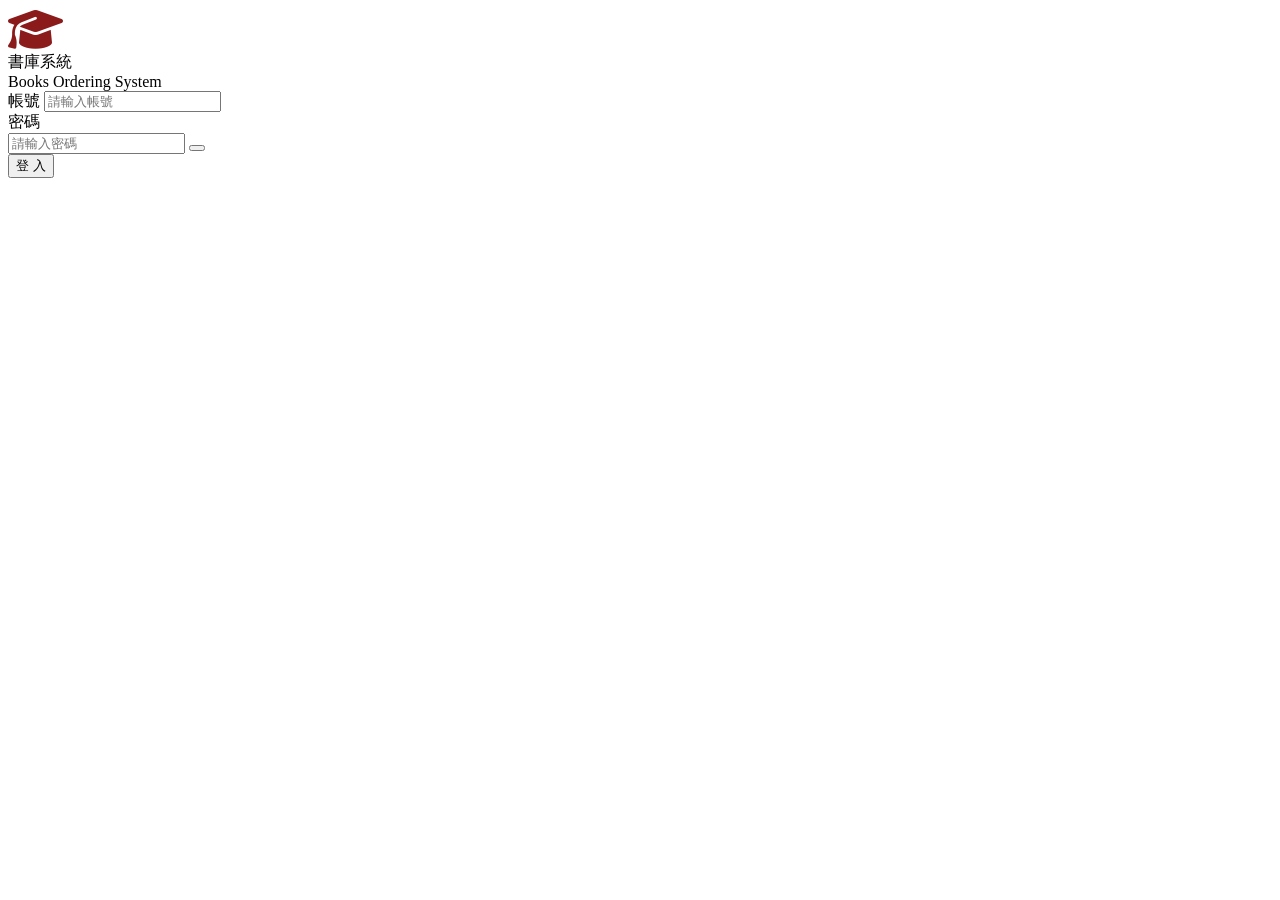
==== src/main/resources/static/login.html @ 7316e061 "feat: add login and book list pages" ====
<!DOCTYPE html>
<html lang="zh-TW">
<head>
  <meta charset="UTF-8" />
  <meta name="viewport" content="width=device-width, initial-scale=1.0" />
  <title>書庫系統 - 登入</title>
  <link rel="stylesheet" href="css/style.css" />
  <link rel="stylesheet" href="https://cdnjs.cloudflare.com/ajax/libs/font-awesome/6.5.0/css/all.min.css" />
</head>
<body class="login-page">

  <div class="login-card">

    <div class="logo-area">
      <div class="logo-icon">
        <i class="fa-solid fa-graduation-cap" style="font-size:44px; color:#8B1A1A;"></i>
      </div>
      <div class="logo-title">書庫系統</div>
      <div class="logo-subtitle">Books Ordering System</div>
    </div>

    <div class="form-group">
      <label for="username">帳號</label>
      <input type="text" id="username" placeholder="請輸入帳號" />
    </div>

    <div class="form-group">
      <label for="password">密碼</label>
      <div class="password-wrapper">
        <input type="password" id="password" placeholder="請輸入密碼" />
        <button class="toggle-password" type="button" onclick="togglePassword()" id="toggle-btn" aria-label="顯示或隱藏密碼"></button>
      </div>
    </div>

    <div class="error-message" id="error-message"></div>

    <button class="login-btn" id="login-btn" onclick="handleLogin()">登 入</button>



  </div>

  <script src="js/auth.js"></script>
</body>
</html>
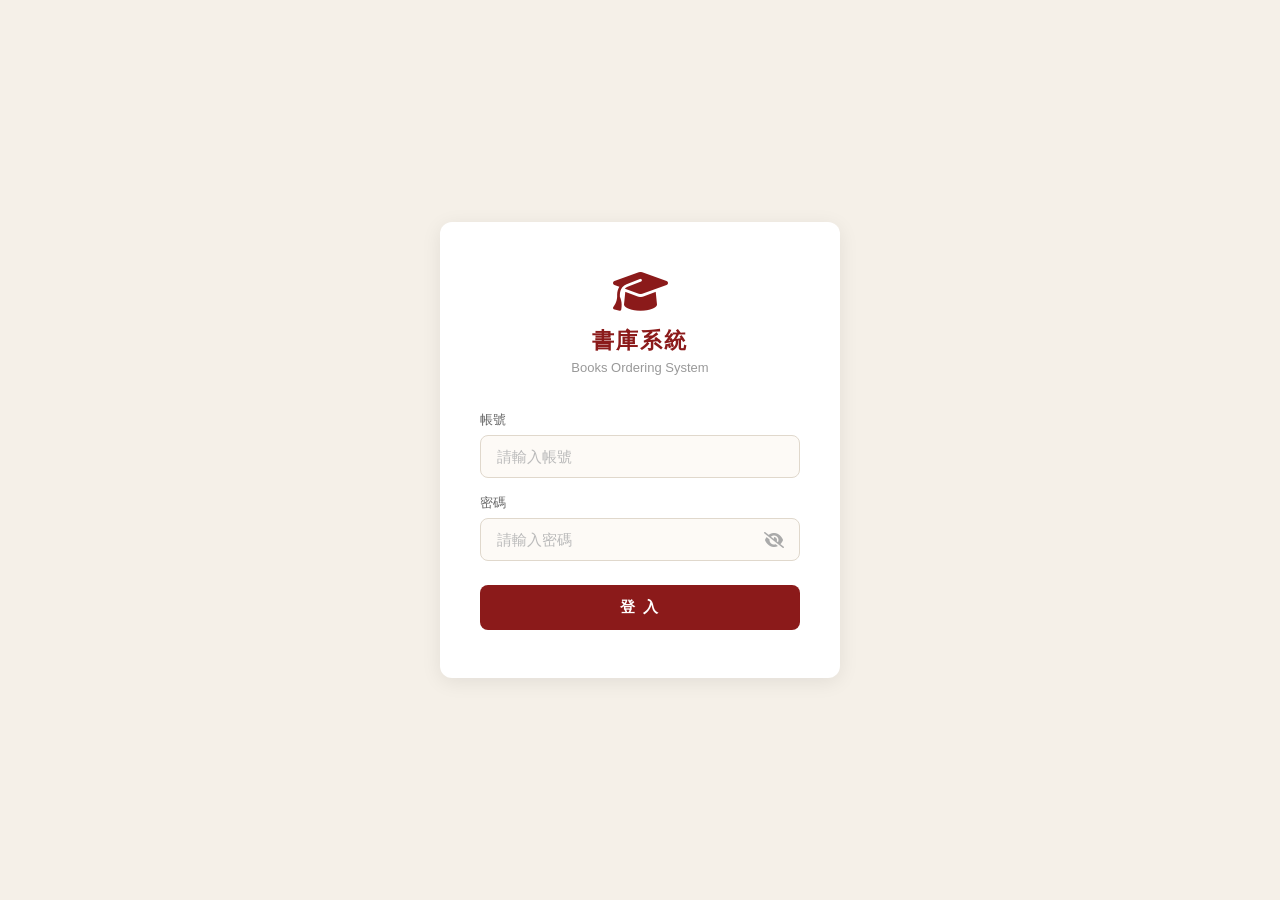
==== commit 768ad606: "add 2 files (apiService.js, config.js), then import to index.html, login.html. Secondlly, revised au" ====
--- a/src/main/resources/static/login.html
+++ b/src/main/resources/static/login.html
@@ -34,12 +34,12 @@
 
     <div class="error-message" id="error-message"></div>
 
-    <button class="login-btn" id="login-btn" onclick="handleLogin()">登 入</button>
-
-
+    <button class="login-btn" id="login-btn">登 入</button>
 
   </div>
 
+  <script src="js/config.js"></script>
+  <script src="js/apiService.js"></script>
   <script src="js/auth.js"></script>
 </body>
 </html>
--- a/src/main/resources/static/css/style.css
+++ b/src/main/resources/static/css/style.css
@@ -0,0 +1,941 @@
+/* ========== 共用樣式 ========== */
+* {
+  margin: 0;
+  padding: 0;
+  box-sizing: border-box;
+}
+
+body {
+  font-family: 'Segoe UI', 'Microsoft JhengHei', sans-serif;
+  background-color: #F5F0E8;
+  min-height: 100vh;
+}
+
+/* ========== 登入頁面樣式 ========== */
+body.login-page {
+  display: flex;
+  align-items: center;
+  justify-content: center;
+}
+.login-card {
+      background-color: #ffffff;
+      border-radius: 12px;
+      padding: 48px 40px;
+      width: 100%;
+      max-width: 400px;
+      box-shadow: 0 4px 20px rgba(0, 0, 0, 0.08);
+    }
+
+    .logo-area {
+      text-align: center;
+      margin-bottom: 36px;
+    }
+
+    .logo-icon {
+      margin-bottom: 12px;
+      display: flex;
+      justify-content: center;
+    }
+
+    .logo-title {
+      font-size: 22px;
+      font-weight: 700;
+      color: #8B1A1A;
+      letter-spacing: 2px;
+    }
+
+    .logo-subtitle {
+      font-size: 13px;
+      color: #999;
+      margin-top: 4px;
+    }
+
+    .form-group {
+      margin-bottom: 16px;
+    }
+
+    .form-group label {
+      display: block;
+      font-size: 13px;
+      color: #666;
+      margin-bottom: 6px;
+    }
+
+    .form-group input {
+      width: 100%;
+      padding: 12px 16px;
+      border: 1.5px solid #E0D8CC;
+      border-radius: 8px;
+      font-size: 15px;
+      color: #333;
+      background-color: #FDFAF6;
+      outline: none;
+      transition: border-color 0.2s;
+    }
+
+    .form-group input:focus {
+      border-color: #8B1A1A;
+      background-color: #fff;
+    }
+
+    .form-group input::placeholder {
+      color: #bbb;
+    }
+
+    .error-message {
+      display: none;
+      font-size: 13px;
+      color: #CC3333;
+      margin-bottom: 12px;
+      padding-left: 2px;
+    }
+
+    .error-message.show {
+      display: block;
+    }
+
+    .password-wrapper {
+      position: relative;
+    }
+
+    .password-wrapper input {
+      width: 100%;
+      padding: 12px 44px 12px 16px;
+      border: 1.5px solid #E0D8CC;
+      border-radius: 8px;
+      font-size: 15px;
+      color: #333;
+      background-color: #FDFAF6;
+      outline: none;
+      transition: border-color 0.2s;
+    }
+
+    .password-wrapper input:focus {
+      border-color: #8B1A1A;
+      background-color: #fff;
+    }
+
+    .toggle-password {
+      position: absolute;
+      right: 12px;
+      top: 50%;
+      transform: translateY(-50%);
+      background: none;
+      border: none;
+      cursor: pointer;
+      padding: 4px;
+      color: #aaa;
+      font-size: 18px;
+      line-height: 1;
+    }
+
+    .toggle-password:hover {
+      color: #8B1A1A;
+    }
+    .login-btn {
+      width: 100%;
+      padding: 13px;
+      background-color: #8B1A1A;
+      color: #ffffff;
+      border: none;
+      border-radius: 8px;
+      font-size: 15px;
+      font-weight: 600;
+      letter-spacing: 2px;
+      cursor: pointer;
+      margin-top: 8px;
+      transition: background-color 0.2s;
+    }
+
+    .login-btn:hover {
+      background-color: #6E1414;
+    }
+
+    .login-btn:active {
+      background-color: #5A1010;
+    }
+
+    .login-btn:disabled {
+      background-color: #C49090;
+      cursor: not-allowed;
+    }
+
+/* ========== 主頁面樣式 ========== */
+* { margin: 0; padding: 0; box-sizing: border-box; }
+
+    body {
+      background-color: #F5F0E8;
+      font-family: 'Segoe UI', 'Microsoft JhengHei', sans-serif;
+      color: #333;
+      min-height: 100vh;
+    }
+
+    /* ── Header ── */
+    .header {
+      background-color: #8B1A1A;
+      padding: 0 32px;
+      height: 60px;
+      display: flex;
+      align-items: center;
+      justify-content: space-between;
+    }
+
+    .header-left {
+      display: flex;
+      align-items: center;
+      gap: 10px;
+    }
+
+    .header-title {
+      color: #fff;
+      font-size: 18px;
+      font-weight: 700;
+      letter-spacing: 2px;
+    }
+
+    .header-right {
+      display: flex;
+      align-items: center;
+      gap: 16px;
+    }
+
+    .header-username {
+      color: #F5C9C9;
+      font-size: 13px;
+    }
+
+    .user-dropdown {
+      position: relative;
+    }
+
+    .user-toggle {
+      background: transparent;
+      border: 1px solid #F5C9C9;
+      color: #F5C9C9;
+      padding: 6px 14px;
+      border-radius: 6px;
+      font-size: 13px;
+      cursor: pointer;
+      transition: all 0.2s;
+      display: flex;
+      align-items: center;
+      gap: 6px;
+    }
+
+    .user-toggle:hover {
+      background: rgba(255,255,255,0.15);
+      color: #fff;
+      border-color: #fff;
+    }
+
+    .user-toggle .arrow {
+      font-size: 10px;
+      transition: transform 0.2s;
+    }
+
+    .user-toggle.open .arrow {
+      transform: rotate(180deg);
+    }
+
+    .dropdown-menu {
+      display: none;
+      position: absolute;
+      top: calc(100% + 8px);
+      right: 0;
+      background: #fff;
+      border-radius: 8px;
+      box-shadow: 0 4px 16px rgba(0,0,0,0.12);
+      min-width: 160px;
+      overflow: hidden;
+      z-index: 50;
+    }
+
+    .dropdown-menu.show {
+      display: block;
+    }
+
+    .dropdown-header {
+      padding: 12px 16px 8px;
+      border-bottom: 1px solid #F0EBE0;
+    }
+
+    .dropdown-label {
+      font-size: 11px;
+      color: #aaa;
+      margin-bottom: 2px;
+    }
+
+    .dropdown-username {
+      font-size: 14px;
+      font-weight: 600;
+      color: #333;
+    }
+
+    .dropdown-item {
+      display: flex;
+      align-items: center;
+      gap: 8px;
+      padding: 10px 16px;
+      font-size: 13px;
+      color: #CC3333;
+      cursor: pointer;
+      transition: background 0.2s;
+      border: none;
+      background: none;
+      width: 100%;
+      text-align: left;
+    }
+
+    .dropdown-item:hover {
+      background: #FFF0F0;
+    }
+
+    /* ── 主內容區 ── */
+    .main {
+      max-width: 1100px;
+      margin: 0 auto;
+      padding: 32px 24px;
+    }
+
+    /* ── 工具列 ── */
+    .toolbar {
+      display: flex;
+      align-items: center;
+      gap: 12px;
+      margin-bottom: 24px;
+      flex-wrap: wrap;
+    }
+
+    .search-input {
+      flex: 1;
+      min-width: 200px;
+      padding: 10px 16px;
+      border: 1.5px solid #E0D8CC;
+      border-radius: 8px;
+      font-size: 14px;
+      background: #fff;
+      outline: none;
+      transition: border-color 0.2s;
+    }
+
+    .search-input:focus {
+      border-color: #8B1A1A;
+    }
+
+    .search-wrapper {
+      flex: 1;
+      min-width: 200px;
+      position: relative;
+      display: flex;
+      align-items: center;
+    }
+
+    .search-wrapper .search-input {
+      width: 100%;
+      padding-right: 36px;
+    }
+
+    .clear-btn {
+      position: absolute;
+      right: 10px;
+      background: none;
+      border: none;
+      cursor: pointer;
+      color: #aaa;
+      font-size: 16px;
+      line-height: 1;
+      padding: 4px;
+      display: none;
+      align-items: center;
+      justify-content: center;
+      border-radius: 50%;
+      transition: color 0.2s;
+    }
+
+    .clear-btn:hover { color: #8B1A1A; }
+
+    .search-btn {
+      padding: 10px 20px;
+      background: #8B1A1A;
+      color: #fff;
+      border: none;
+      border-radius: 8px;
+      font-size: 14px;
+      cursor: pointer;
+      transition: background 0.2s;
+    }
+
+    .search-btn:hover { background: #6E1414; }
+
+    .add-btn {
+      padding: 10px 20px;
+      background: #fff;
+      color: #8B1A1A;
+      border: 1.5px solid #8B1A1A;
+      border-radius: 8px;
+      font-size: 14px;
+      cursor: pointer;
+      transition: all 0.2s;
+      display: none;
+    }
+
+    .add-btn:hover {
+      background: #8B1A1A;
+      color: #fff;
+    }
+
+    /* ── 書籍卡片區 ── */
+    .book-grid {
+      display: grid;
+      grid-template-columns: repeat(auto-fill, minmax(280px, 1fr));
+      gap: 20px;
+    }
+
+    .book-card {
+      background: #fff;
+      border-radius: 10px;
+      padding: 20px;
+      box-shadow: 0 2px 8px rgba(0,0,0,0.06);
+      display: flex;
+      flex-direction: row;
+      gap: 16px;
+    }
+
+    .book-content {
+      flex: 1;
+      display: flex;
+      flex-direction: column;
+      gap: 6px;
+      min-width: 0;
+    }
+
+    .book-title {
+      font-size: 16px;
+      font-weight: 700;
+      color: #8B1A1A;
+      line-height: 1.4;
+      white-space: nowrap;
+      overflow: hidden;
+      text-overflow: ellipsis;
+      cursor: default;
+    }
+
+    .book-author {
+      font-size: 13px;
+      color: #666;
+    }
+
+    .book-info {
+      font-size: 12px;
+      color: #999;
+      line-height: 1.8;
+    }
+
+    .book-price {
+      font-size: 15px;
+      font-weight: 700;
+      color: #333;
+      margin-top: 4px;
+    }
+
+    .book-card {
+      position: relative;
+    }
+
+    .book-card:hover .book-actions-hover {
+      opacity: 1;
+    }
+
+    .book-actions {
+      display: none;
+      gap: 8px;
+      margin-top: 8px;
+    }
+
+    .book-actions-hover {
+      position: absolute;
+      bottom: 0;
+      left: 0;
+      right: 0;
+      display: flex;
+      gap: 0;
+      opacity: 0;
+      transition: opacity 0.2s;
+      border-radius: 0 0 10px 10px;
+      overflow: hidden;
+    }
+
+    .edit-btn, .delete-btn {
+      flex: 1;
+      padding: 10px;
+      cursor: pointer;
+      border: none;
+      transition: all 0.2s;
+      border-radius: 0;
+      display: flex;
+      align-items: center;
+      justify-content: center;
+    }
+
+    .edit-btn {
+      background: rgba(139, 26, 26, 0.88);
+      color: #fff;
+    }
+
+    .edit-btn:hover { background: rgba(139, 26, 26, 1); }
+
+    .delete-btn {
+      background: rgba(180, 40, 40, 0.88);
+      color: #fff;
+    }
+
+    .delete-btn:hover { background: rgba(180, 40, 40, 1); }
+
+    .book-table .edit-btn,
+    .book-table .delete-btn {
+      flex: none;
+      padding: 6px 8px;
+      border-radius: 6px;
+      background: none;
+      color: #aaa;
+      border: 1px solid #E0D8CC;
+    }
+
+    .book-table .edit-btn:hover { background: #F5F0E8; color: #8B1A1A; border-color: #8B1A1A; }
+    .book-table .delete-btn:hover { background: #FFF0F0; color: #CC3333; border-color: #FFCCCC; }
+
+    /* ── 切換按鈕 ── */
+    .view-toggle {
+      display: flex;
+      border: 1.5px solid #E0D8CC;
+      border-radius: 8px;
+      overflow: hidden;
+    }
+
+    .view-btn {
+      padding: 9px 14px;
+      background: #fff;
+      border: none;
+      cursor: pointer;
+      font-size: 16px;
+      color: #aaa;
+      transition: all 0.2s;
+    }
+
+    .view-btn.active {
+      background: #8B1A1A;
+      color: #fff;
+    }
+
+    .view-btn:hover:not(.active) {
+      background: #F5F0E8;
+      color: #8B1A1A;
+    }
+
+    /* ── 清單模式 ── */
+    .book-table {
+      width: 100%;
+      border-collapse: collapse;
+      background: #fff;
+      border-radius: 10px;
+      overflow: hidden;
+      box-shadow: 0 2px 8px rgba(0,0,0,0.06);
+    }
+
+    .book-table th {
+      background: #8B1A1A;
+      color: #fff;
+      padding: 12px 16px;
+      font-size: 13px;
+      font-weight: 600;
+      text-align: left;
+    }
+
+    .book-table td {
+      padding: 12px 16px;
+      font-size: 13px;
+      color: #333;
+      border-bottom: 1px solid #F0EBE0;
+    }
+
+    .book-table tr:last-child td {
+      border-bottom: none;
+    }
+
+    .book-table tr:hover td {
+      background: #FDF9F4;
+    }
+
+    .book-table .td-actions {
+      display: flex;
+      gap: 6px;
+    }
+
+    .book-table .edit-btn, .book-table .delete-btn {
+      padding: 6px 8px;
+      font-size: 13px;
+    }
+
+    /* ── 載入動畫 ── */
+    .loading-overlay {
+      display: none;
+      flex-direction: column;
+      align-items: center;
+      justify-content: center;
+      min-height: 400px;
+    }
+
+    .loading-overlay.show {
+      display: flex;
+    }
+
+    .scene { perspective: 500px; margin-bottom: 14px; }
+    .book-open { width: 90px; height: 60px; position: relative; transform: rotateX(40deg); transform-style: preserve-3d; }
+    .cover-left { position: absolute; width: 41px; height: 57px; background: #8B1A1A; border-radius: 3px 0 0 3px; top: 2px; left: 0; }
+    .cover-right { position: absolute; width: 41px; height: 57px; background: #8B1A1A; border-radius: 0 3px 3px 0; top: 2px; right: 0; }
+    .left-page { position: absolute; width: 37px; height: 53px; background: #fff; border-radius: 1px 0 0 1px; top: 3px; left: 2px; border: 1px solid #E0D8CC; }
+    .right-page { position: absolute; width: 37px; height: 53px; background: #fff; border-radius: 0 1px 1px 0; top: 3px; right: 2px; border: 1px solid #E0D8CC; }
+    .spine-center { position: absolute; width: 5px; height: 60px; background: #6E1414; top: 0; left: 43px; }
+    .bl { height: 2px; background: #E8E0D0; border-radius: 1px; margin: 4px 5px 0; }
+    .bl.short { margin-right: 12px; }
+    .flip-page { position: absolute; width: 37px; height: 53px; top: 3px; left: 48px; transform-origin: left center; border-radius: 0 1px 1px 0; overflow: hidden; }
+    .fp1 { background: #FDFAF6; border: 1px solid #E0D8CC; animation: flipopen 2.4s ease-in-out infinite; z-index: 9; }
+    .fp2 { background: #F9F5EF; border: 1px solid #E0D8CC; animation: flipopen 2.4s ease-in-out 0.2s infinite; z-index: 8; }
+    .fp3 { background: #F5F0E8; border: 1px solid #E0D8CC; animation: flipopen 2.4s ease-in-out 0.4s infinite; z-index: 7; }
+    .fp4 { background: #F2EDE5; border: 1px solid #E0D8CC; animation: flipopen 2.4s ease-in-out 0.6s infinite; z-index: 6; }
+    .fp5 { background: #EFE9E1; border: 1px solid #E0D8CC; animation: flipopen 2.4s ease-in-out 0.8s infinite; z-index: 5; }
+    .fp6 { background: #ECE5DD; border: 1px solid #E0D8CC; animation: flipopen 2.4s ease-in-out 1.0s infinite; z-index: 4; }
+    @keyframes flipopen {
+      0%   { transform: rotateY(0deg); }
+      38%  { transform: rotateY(-172deg); }
+      65%  { transform: rotateY(-172deg); }
+      100% { transform: rotateY(0deg); }
+    }
+    .book-shadow { position: absolute; width: 90px; height: 8px; background: rgba(0,0,0,0.12); border-radius: 50%; bottom: -10px; left: 0; filter: blur(4px); }
+
+    .loading-text {
+      font-size: 13px;
+      color: #8B1A1A;
+      letter-spacing: 2px;
+    }
+
+    /* ── 空狀態 ── */
+    .empty-state {
+      text-align: center;
+      padding: 60px 0;
+      color: #aaa;
+      font-size: 15px;
+      display: none;
+    }
+
+    /* ── 刪除確認 Modal ── */
+    .confirm-overlay {
+      display: none;
+      position: fixed;
+      inset: 0;
+      background: rgba(0,0,0,0.4);
+      z-index: 200;
+      align-items: center;
+      justify-content: center;
+    }
+
+    .confirm-overlay.show {
+      display: flex;
+    }
+
+    .confirm-modal {
+      background: #fff;
+      border-radius: 12px;
+      padding: 32px;
+      width: 100%;
+      max-width: 360px;
+      margin: 16px;
+      text-align: center;
+    }
+
+    .confirm-icon {
+      width: 48px;
+      height: 48px;
+      background: #FFF0F0;
+      border-radius: 50%;
+      display: flex;
+      align-items: center;
+      justify-content: center;
+      margin: 0 auto 16px;
+    }
+
+    .confirm-title {
+      font-size: 16px;
+      font-weight: 700;
+      color: #333;
+      margin-bottom: 8px;
+    }
+
+    .confirm-desc {
+      font-size: 13px;
+      color: #999;
+      margin-bottom: 24px;
+      line-height: 1.6;
+    }
+
+    .confirm-actions {
+      display: flex;
+      gap: 10px;
+    }
+
+    .confirm-cancel {
+      flex: 1;
+      padding: 11px;
+      background: #F5F0E8;
+      color: #666;
+      border: 1px solid #E0D8CC;
+      border-radius: 8px;
+      font-size: 14px;
+      cursor: pointer;
+      transition: background 0.2s;
+    }
+
+    .confirm-cancel:hover { background: #E8E0D0; }
+
+    .confirm-delete {
+      flex: 1;
+      padding: 11px;
+      background: #CC3333;
+      color: #fff;
+      border: none;
+      border-radius: 8px;
+      font-size: 14px;
+      font-weight: 600;
+      cursor: pointer;
+      transition: background 0.2s;
+    }
+
+    .confirm-delete:hover { background: #AA2222; }
+
+    /* ── Modal 背景 ── */
+    .modal-overlay {
+      display: none;
+      position: fixed;
+      inset: 0;
+      background: rgba(0,0,0,0.4);
+      z-index: 100;
+      align-items: center;
+      justify-content: center;
+    }
+
+    .modal-overlay.show {
+      display: flex;
+    }
+
+    /* ── Modal 視窗 ── */
+    .modal {
+      background: #fff;
+      border-radius: 12px;
+      padding: 32px;
+      width: 100%;
+      max-width: 480px;
+      margin: 16px;
+    }
+
+    .modal-title {
+      font-size: 18px;
+      font-weight: 700;
+      color: #8B1A1A;
+      margin-bottom: 24px;
+    }
+
+    .modal-form-group {
+      margin-bottom: 16px;
+    }
+
+    .modal-form-group label {
+      display: block;
+      font-size: 13px;
+      color: #666;
+      margin-bottom: 6px;
+    }
+
+    .modal-form-group input {
+      width: 100%;
+      padding: 10px 14px;
+      border: 1.5px solid #E0D8CC;
+      border-radius: 8px;
+      font-size: 14px;
+      background: #FDFAF6;
+      outline: none;
+      transition: border-color 0.2s;
+    }
+
+    .modal-form-group input:focus {
+      border-color: #8B1A1A;
+      background: #fff;
+    }
+
+    .modal-error {
+      display: none;
+      font-size: 13px;
+      color: #CC3333;
+      margin-bottom: 12px;
+    }
+
+    .modal-error.show { display: block; }
+
+    .modal-actions {
+      display: flex;
+      gap: 10px;
+      margin-top: 24px;
+    }
+
+    .modal-cancel {
+      flex: 1;
+      padding: 11px;
+      background: #F5F0E8;
+      color: #666;
+      border: 1px solid #E0D8CC;
+      border-radius: 8px;
+      font-size: 14px;
+      cursor: pointer;
+      transition: background 0.2s;
+    }
+
+    .modal-cancel:hover { background: #E8E0D0; }
+
+    .modal-submit {
+      flex: 1;
+      padding: 11px;
+      background: #8B1A1A;
+      color: #fff;
+      border: none;
+      border-radius: 8px;
+      font-size: 14px;
+      font-weight: 600;
+      cursor: pointer;
+      transition: background 0.2s;
+    }
+
+    .modal-submit:hover { background: #6E1414; }
+
+/* ========== 手機版 RWD ========== */
+@media (max-width: 768px) {
+
+  .main {
+    padding: 16px 12px;
+  }
+
+  .toolbar {
+    flex-wrap: wrap;
+    gap: 8px;
+  }
+
+  .search-wrapper {
+    min-width: 0;
+  }
+
+  /* 手機隱藏切換按鈕 */
+  .view-toggle {
+    display: none;
+  }
+
+  /* 手機強制卡片模式 */
+  #book-list {
+    display: none !important;
+  }
+
+  #book-grid {
+    grid-template-columns: 1fr !important;
+  }
+
+  .book-card {
+    flex-direction: column;
+  }
+
+  .book-right {
+    flex-direction: row;
+    justify-content: space-between;
+    align-items: center;
+    width: 100%;
+  }
+
+  .modal {
+    padding: 24px 16px;
+  }
+
+  .header {
+    padding: 0 16px;
+  }
+
+  .header-title {
+    font-size: 15px;
+  }
+}
+
+    .link-btn {
+      flex: none;
+      padding: 6px 8px;
+      border-radius: 6px;
+      background: none;
+      color: #aaa;
+      border: 1px solid #E0D8CC;
+      cursor: pointer;
+      transition: all 0.2s;
+      display: flex;
+      align-items: center;
+      justify-content: center;
+    }
+
+    .link-btn:hover {
+      background: #F5F0E8;
+      color: #8B1A1A;
+      border-color: #8B1A1A;
+    }
+
+/* ========== 分頁 ========== */
+.pagination {
+  display: flex;
+  justify-content: center;
+  align-items: center;
+  gap: 6px;
+  margin-top: 28px;
+  flex-wrap: wrap;
+}
+
+.page-btn {
+  min-width: 36px;
+  height: 36px;
+  padding: 0 10px;
+  border: 1.5px solid #E0D8CC;
+  border-radius: 8px;
+  background: #fff;
+  color: #333;
+  font-size: 14px;
+  cursor: pointer;
+  transition: all 0.2s;
+  display: flex;
+  align-items: center;
+  justify-content: center;
+}
+
+.page-btn:hover:not(.active):not(.dots) {
+  background: #F5F0E8;
+  border-color: #8B1A1A;
+  color: #8B1A1A;
+}
+
+.page-btn.active {
+  background: #8B1A1A;
+  border-color: #8B1A1A;
+  color: #fff;
+  font-weight: 600;
+}
+
+.page-btn.dots {
+  border: none;
+  background: none;
+  cursor: default;
+  color: #aaa;
+}
+
+.page-btn:disabled {
+  opacity: 0.4;
+  cursor: not-allowed;
+}
